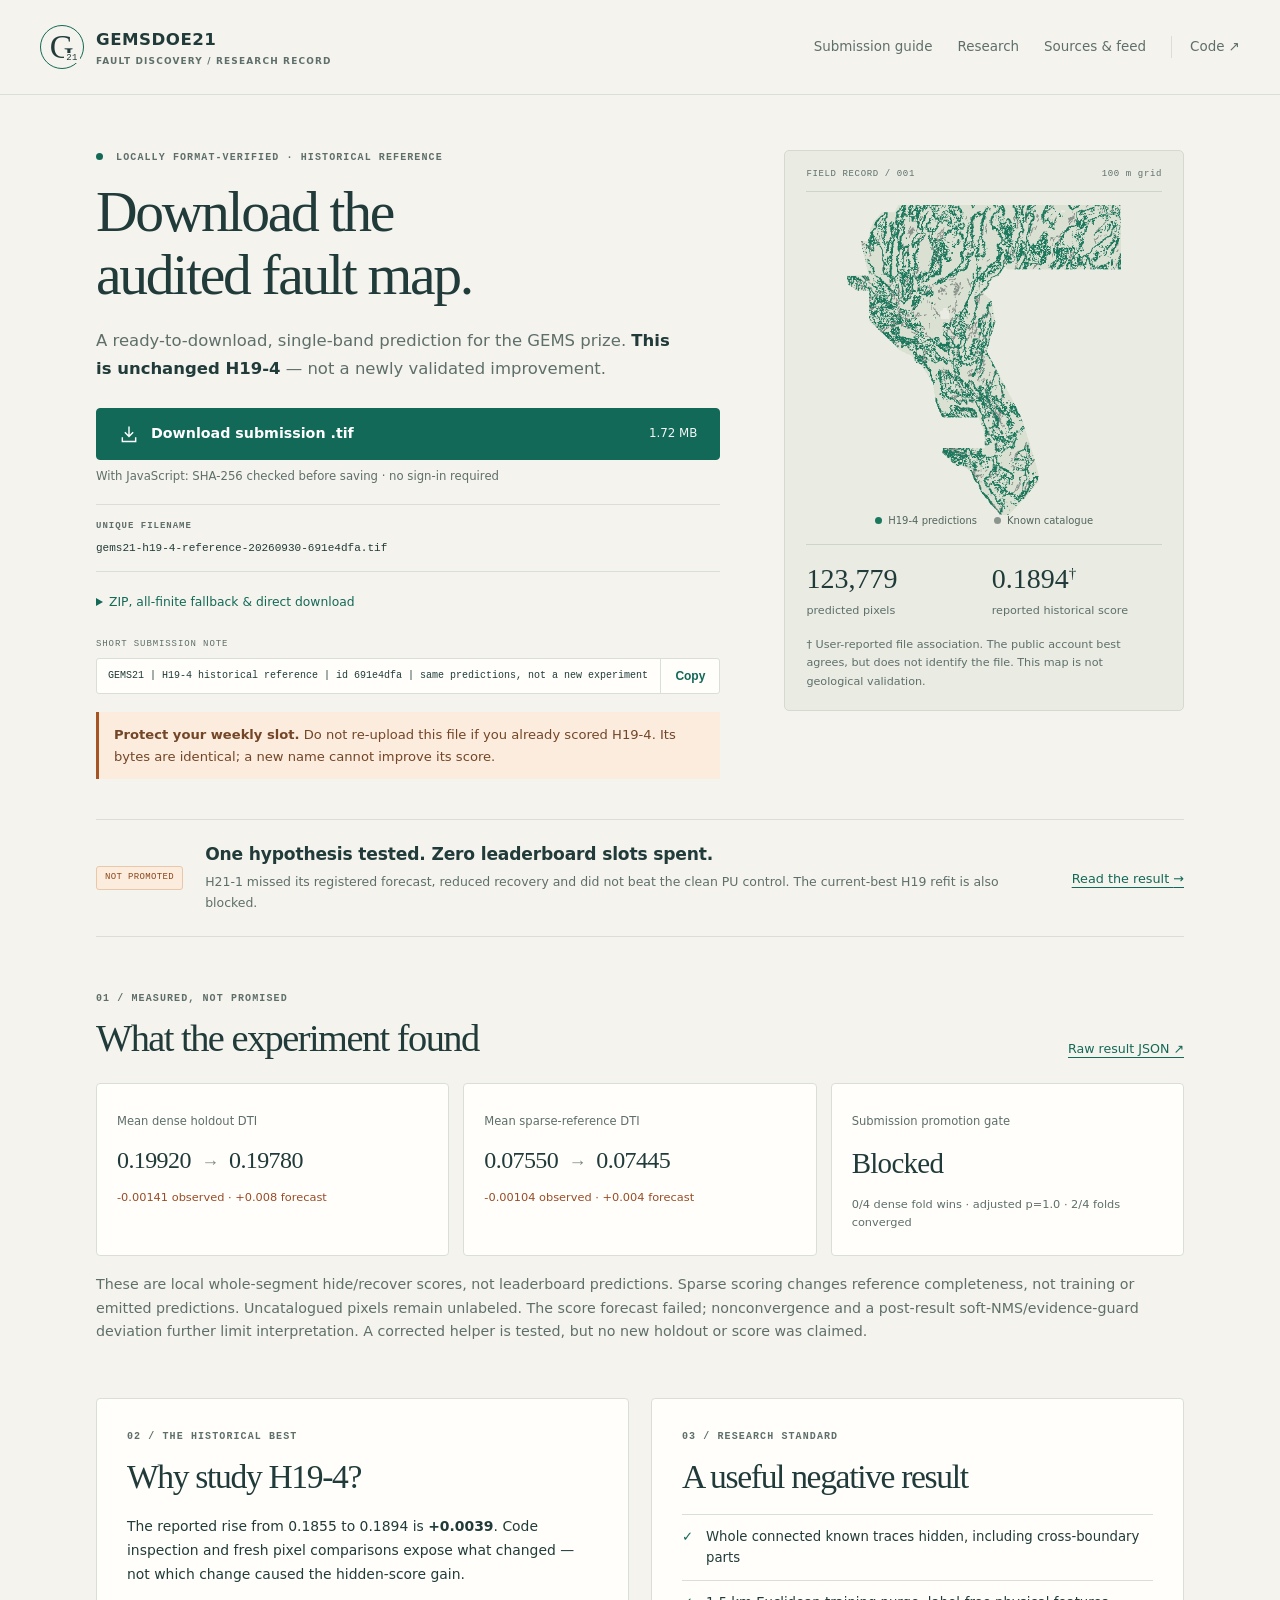
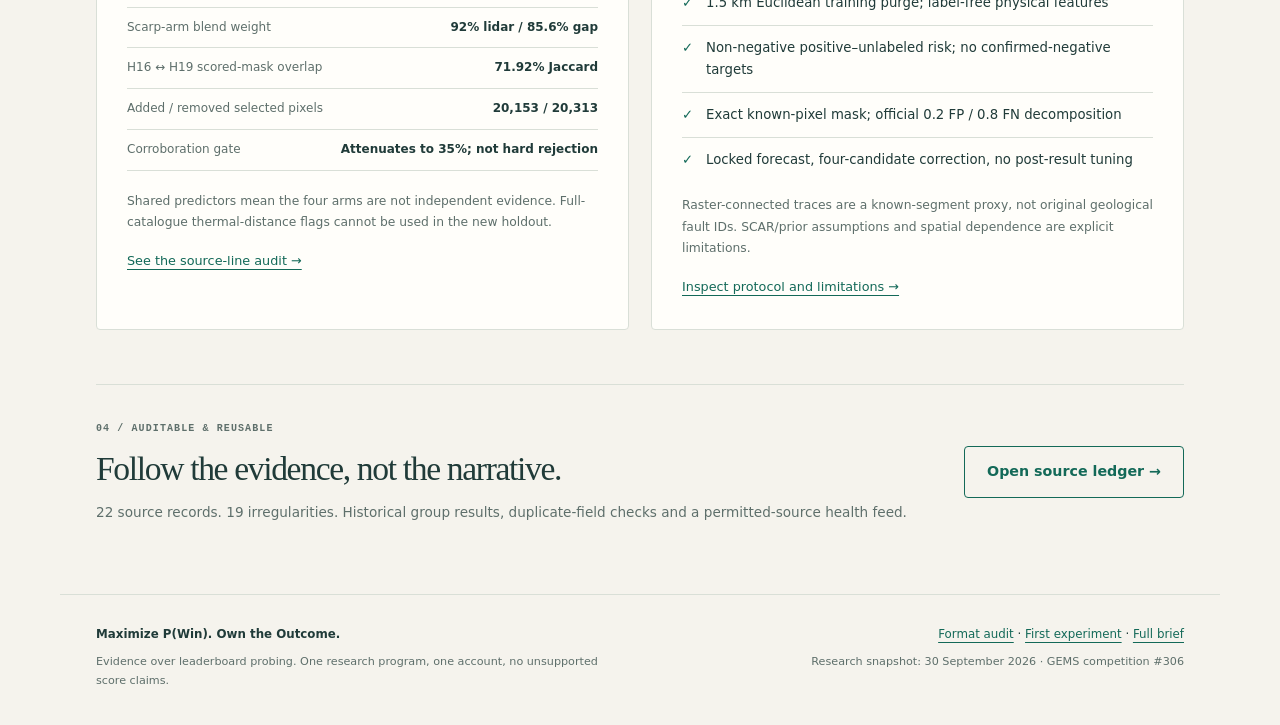
==== index.html @ f70c2b79 "Publish audited historical reference, preserve rejected experiment and add reproducible research hub" ====
<!doctype html>
<html lang="en">
<head>
  <meta charset="utf-8">
  <base href="docs/">
  <meta name="viewport" content="width=device-width, initial-scale=1">
  <meta name="description" content="Audited GEMS fault-discovery research. Download a format-verified historical GeoTIFF, inspect the registered negative result and review official sources.">
  <title>Download &amp; evidence · GEMSDOE21</title>
  <link rel="icon" href="assets/favicon.svg" type="image/svg+xml">
  <link rel="stylesheet" href="assets/site.css">
  <script defer src="assets/site.js"></script>
</head>
<body>
<a class="skip" href="#main">Skip to content</a>
<header class="masthead">
  <a class="brand" href="index.html" aria-label="GEMSDOE21 home"><span class="mark" aria-hidden="true">G<span>21</span></span><span>GEMSDOE21<small>FAULT DISCOVERY / RESEARCH RECORD</small></span></a>
  <nav aria-label="Main navigation">
    <a href="executive-summary.html" >Submission guide</a>
    <a href="research.html" >Research</a>
    <a href="sources.html" >Sources &amp; feed</a>
    <a href="https://github.com/buffedlizard55-lab/GEMSDOE21" class="code-link">Code <span aria-hidden="true">↗</span></a>
  </nav>
</header>
<main id="main" class="shell">

<section class="hero">
  <div class="download-card">
  <div class="eyebrow"><span class="dot"></span> LOCALLY FORMAT-VERIFIED · HISTORICAL REFERENCE</div>
  <h1>Download the<br>audited fault map.</h1>
  <p class="lead">A ready-to-download, single-band prediction for the GEMS prize. <strong>This is unchanged H19-4</strong> — not a newly validated improvement.</p>
  <a class="button primary" href="downloads/gems21-h19-4-reference-20260930-691e4dfa.tif" download="gems21-h19-4-reference-20260930-691e4dfa.tif" data-verified-download="gems21-h19-4-reference-20260930-691e4dfa.tif"><svg width="20" height="20" viewBox="0 0 24 24" fill="none" stroke="currentColor" stroke-width="1.7" aria-hidden="true"><path d="M12 3v12m-5-5 5 5 5-5M4 16v5h16v-5"/></svg>Download submission .tif <span>1.72 MB</span></a>
  <p class="download-status" aria-live="polite" data-download-status>With JavaScript: SHA-256 checked before saving · no sign-in required</p>
  <div class="file-label"><span class="kicker">UNIQUE FILENAME</span><code>gems21-h19-4-reference-20260930-691e4dfa.tif</code></div>
  <details class="alternatives"><summary>ZIP, all-finite fallback &amp; direct download</summary><div>
    <p>The ZIP contains exactly one TIFF. The masked-zero fallback has identical footprint predictions and all raw values in [0,1], with outside pixels marked null by an internal GDAL mask. <strong>Platform acceptance of that fallback is untested.</strong></p>
    <a class="text-download" href="downloads/gems21-h19-4-reference-20260930-691e4dfa.zip" download="gems21-h19-4-reference-20260930-691e4dfa.zip" data-verified-download="gems21-h19-4-reference-20260930-691e4dfa.zip">Zip · 0.50 MB ↓</a><a class="text-download" href="downloads/gems21-h19-4-reference-20260930-691e4dfa-masked-zero.tif" download="gems21-h19-4-reference-20260930-691e4dfa-masked-zero.tif" data-verified-download="gems21-h19-4-reference-20260930-691e4dfa-masked-zero.tif">Masked-zero fallback · 0.72 MB ↓</a>
    <a class="text-download" href="downloads/gems21-h19-4-reference-20260930-691e4dfa.tif" download="gems21-h19-4-reference-20260930-691e4dfa.tif">Direct TIFF link (without browser hash check) ↓</a>
    <p>Every published TIFF passed strict Python validation. Direct links still work without JavaScript; inspect the <a href="data/submission-validation.json">hash/format report</a> if needed.</p>
  </div></details>
  <div class="note-box"><label for="submission-note">SHORT SUBMISSION NOTE</label><div><input id="submission-note" type="text" readonly value="GEMS21 | H19-4 historical reference | id 691e4dfa | same predictions, not a new experiment"><button type="button" class="copy" data-copy="GEMS21 | H19-4 historical reference | id 691e4dfa | same predictions, not a new experiment" aria-label="Copy submission note">Copy</button></div><span class="copy-status" aria-live="polite"></span></div>
  <p class="warning"><b>Protect your weekly slot.</b> Do not re-upload this file if you already scored H19-4. Its bytes are identical; a new name cannot improve its score.</p>
</div>
  <aside class="field-panel" aria-label="Historical prediction overview">
    <div class="panel-heading"><span>FIELD RECORD / 001</span><span>100 m grid</span></div>
    <figure><img src="assets/historical-map.png" alt="Downsampled historical H19-4 predictions in green, known catalogue in gray, on the irregular study footprint. Predictions are unverified fault candidates." width="412" height="467"><figcaption><span><i class="legend green"></i>H19-4 predictions</span><span><i class="legend gray"></i>Known catalogue</span></figcaption></figure>
    <div class="field-stats"><div><b>123,779</b><span>predicted pixels</span></div><div><b>0.1894<span class="dagger">†</span></b><span>reported historical score</span></div></div>
    <p class="caption">† User-reported file association. The public account best agrees, but does not identify the file. This map is not geological validation.</p>
  </aside>
</section>
<section class="decision-bar" aria-labelledby="decision-title"><span class="tag reject">NOT PROMOTED</span><div><h2 id="decision-title">One hypothesis tested. Zero leaderboard slots spent.</h2><p>H21-1 missed its registered forecast, reduced recovery and did not beat the clean PU control. The current-best H19 refit is also blocked.</p></div><a href="research.html">Read the result <span aria-hidden="true">→</span></a></section>
<section class="section" aria-labelledby="results-title">
  <div class="section-heading"><div><span class="eyebrow">01 / MEASURED, NOT PROMISED</span><h2 id="results-title">What the experiment found</h2></div><a href="data/h21-1-results.json">Raw result JSON ↗</a></div>
  <div class="metric-grid">
    <article class="metric-card"><span>Mean dense holdout DTI</span><div>0.19920 <small>→</small> 0.19780</div><p class="negative">-0.00141 observed · +0.008 forecast</p></article>
    <article class="metric-card"><span>Mean sparse-reference DTI</span><div>0.07550 <small>→</small> 0.07445</div><p class="negative">-0.00104 observed · +0.004 forecast</p></article>
    <article class="metric-card"><span>Submission promotion gate</span><div class="word-value">Blocked</div><p>0/4 dense fold wins · adjusted p=1.0 · 2/4 folds converged</p></article>
  </div>
  <p class="caption">These are local whole-segment hide/recover scores, not leaderboard predictions. Sparse scoring changes reference completeness, not training or emitted predictions. Uncatalogued pixels remain unlabeled. The score forecast failed; nonconvergence and a post-result soft-NMS/evidence-guard deviation further limit interpretation. A corrected helper is tested, but no new holdout or score was claimed.</p>
</section>
<section class="section two-col">
  <article class="paper"><span class="eyebrow">02 / THE HISTORICAL BEST</span><h2>Why study H19-4?</h2><p>The reported rise from 0.1855 to 0.1894 is <b>+0.0039</b>. Code inspection and fresh pixel comparisons expose what changed — not which change caused the hidden-score gain.</p><dl class="facts"><div><dt>Scarp-arm blend weight</dt><dd>92% lidar / 85.6% gap</dd></div><div><dt>H16 ↔ H19 scored-mask overlap</dt><dd>71.92% Jaccard</dd></div><div><dt>Added / removed selected pixels</dt><dd>20,153 / 20,313</dd></div><div><dt>Corroboration gate</dt><dd>Attenuates to 35%; not hard rejection</dd></div></dl><p class="caption">Shared predictors mean the four arms are not independent evidence. Full-catalogue thermal-distance flags cannot be used in the new holdout.</p><a href="research.html#historical">See the source-line audit →</a></article>
  <article class="paper"><span class="eyebrow">03 / RESEARCH STANDARD</span><h2>A useful negative result</h2><ul class="check-list"><li>Whole connected known traces hidden, including cross-boundary parts</li><li>1.5 km Euclidean training purge; label-free physical features</li><li>Non-negative positive–unlabeled risk; no confirmed-negative targets</li><li>Exact known-pixel mask; official 0.2 FP / 0.8 FN decomposition</li><li>Locked forecast, four-candidate correction, no post-result tuning</li></ul><p class="caption">Raster-connected traces are a known-segment proxy, not original geological fault IDs. SCAR/prior assumptions and spatial dependence are explicit limitations.</p><a href="research.html#protocol">Inspect protocol and limitations →</a></article>
</section>
<section class="section ledger-strip"><div><span class="eyebrow">04 / AUDITABLE &amp; REUSABLE</span><h2>Follow the evidence, not the narrative.</h2><p>22 source records. 19 irregularities. Historical group results, duplicate-field checks and a permitted-source health feed.</p></div><a class="button secondary" href="sources.html">Open source ledger →</a></section>

</main>
<footer class="shell footer">
  <div><b>Maximize P(Win). Own the Outcome.</b><p>Evidence over leaderboard probing. One research program, one account, no unsupported score claims.</p></div>
  <div><a href="data/submission-validation.json">Format audit</a> · <a href="data/h21-1-results.json">First experiment</a> · <a href="https://github.com/buffedlizard55-lab/GEMSDOE21/blob/main/README.md">Full brief</a><p>Research snapshot: 30 September 2026 · GEMS competition #306</p></div>
</footer>
<script type="application/json" id="submission-manifest">{"generated_utc": "2026-09-30T23:07:20+00:00", "role": "historical reference; NOT a novel hypothesis or new score", "content_id": "691e4dfa", "source_repository": "buffedlizard55-lab/19GEMSDOE", "source_commit": "a3aca62fdb2be428f4245e22570cbc54082b2c15", "source_filename": "gems19-h19-4-multiline-corroborated-openness-thermal-pop-20260930-691e4dfa-nan.tif", "source_sha256": "89109a3bd2cd3b12e7a0f388113c519843acfc9c4f46825affefc3e63dd99b22", "byte_identical_to_h19_4": true, "score": 0.1894, "score_status": "USER-REPORTED file association; visible account best independently agrees", "note": "GEMS21 | H19-4 historical reference | id 691e4dfa | same predictions, not a new experiment", "files": [{"role": "primary", "name": "gems21-h19-4-reference-20260930-691e4dfa.tif", "href": "downloads/gems21-h19-4-reference-20260930-691e4dfa.tif", "bytes": 1716768, "sha256": "89109a3bd2cd3b12e7a0f388113c519843acfc9c4f46825affefc3e63dd99b22", "preflight": {"passed": true, "checks": {"single_band": true, "float32": true, "crs_exact": true, "shape_exact": true, "geotransform_exact": true, "no_masked_footprint_pixels": true, "footprint_finite": true, "footprint_range_0_1": true, "outside_null_or_nan": true, "all_finite_values_in_range": true, "no_infinity_anywhere": true}, "sha256": "89109a3bd2cd3b12e7a0f388113c519843acfc9c4f46825affefc3e63dd99b22", "bytes": 1716768, "shape": [3730, 3292], "crs": "EPSG:32611", "transform": [100.0, 0.0, 243350.0, 0.0, -100.0, 4508550.0], "footprint_pixels": 5167373, "outside_pixels": 7111787, "footprint_nan_inf": 0, "footprint_out_of_range": 0, "footprint_min": 0.0, "footprint_max": 1.0, "raw_all_pixels_finite": false, "positive_footprint_pixels": 123779, "validator_scope": "local official-format checks; not platform acceptance or score verification"}}, {"role": "zip", "name": "gems21-h19-4-reference-20260930-691e4dfa.zip", "href": "downloads/gems21-h19-4-reference-20260930-691e4dfa.zip", "bytes": 503887, "sha256": "0a4106d8cd4d77f9439b03b7137252798df92ef695bd9a6c6a50255a4979c9ee"}, {"role": "masked-zero fallback", "name": "gems21-h19-4-reference-20260930-691e4dfa-masked-zero.tif", "href": "downloads/gems21-h19-4-reference-20260930-691e4dfa-masked-zero.tif", "bytes": 720122, "sha256": "356f833c09900fc41f2cc75278c6c91feb398deee09acd45c55303d07cd59e3a", "preflight": {"passed": true, "checks": {"single_band": true, "float32": true, "crs_exact": true, "shape_exact": true, "geotransform_exact": true, "no_masked_footprint_pixels": true, "footprint_finite": true, "footprint_range_0_1": true, "outside_null_or_nan": true, "all_finite_values_in_range": true, "no_infinity_anywhere": true}, "sha256": "356f833c09900fc41f2cc75278c6c91feb398deee09acd45c55303d07cd59e3a", "bytes": 720122, "shape": [3730, 3292], "crs": "EPSG:32611", "transform": [100.0, 0.0, 243350.0, 0.0, -100.0, 4508550.0], "footprint_pixels": 5167373, "outside_pixels": 7111787, "footprint_nan_inf": 0, "footprint_out_of_range": 0, "footprint_min": 0.0, "footprint_max": 1.0, "raw_all_pixels_finite": true, "positive_footprint_pixels": 123779, "validator_scope": "local official-format checks; not platform acceptance or score verification"}}], "template_mask_sha256": "c467bbdff23d2585b4e444cb239bbd45bc6d6372cff713aa8f7670ec86908697", "prediction_inside_footprint_equal_across_variants": true, "known_pixels_predicted": 0, "new_submission_recommended": false, "warning": "Do not spend a slot re-uploading an existing scored field. A filename change cannot improve DTI.", "fallback_caveat": "All raw values finite [0,1]; outside marked null using internal GDAL mask. Platform acceptance untested."}</script>
</body>
</html>
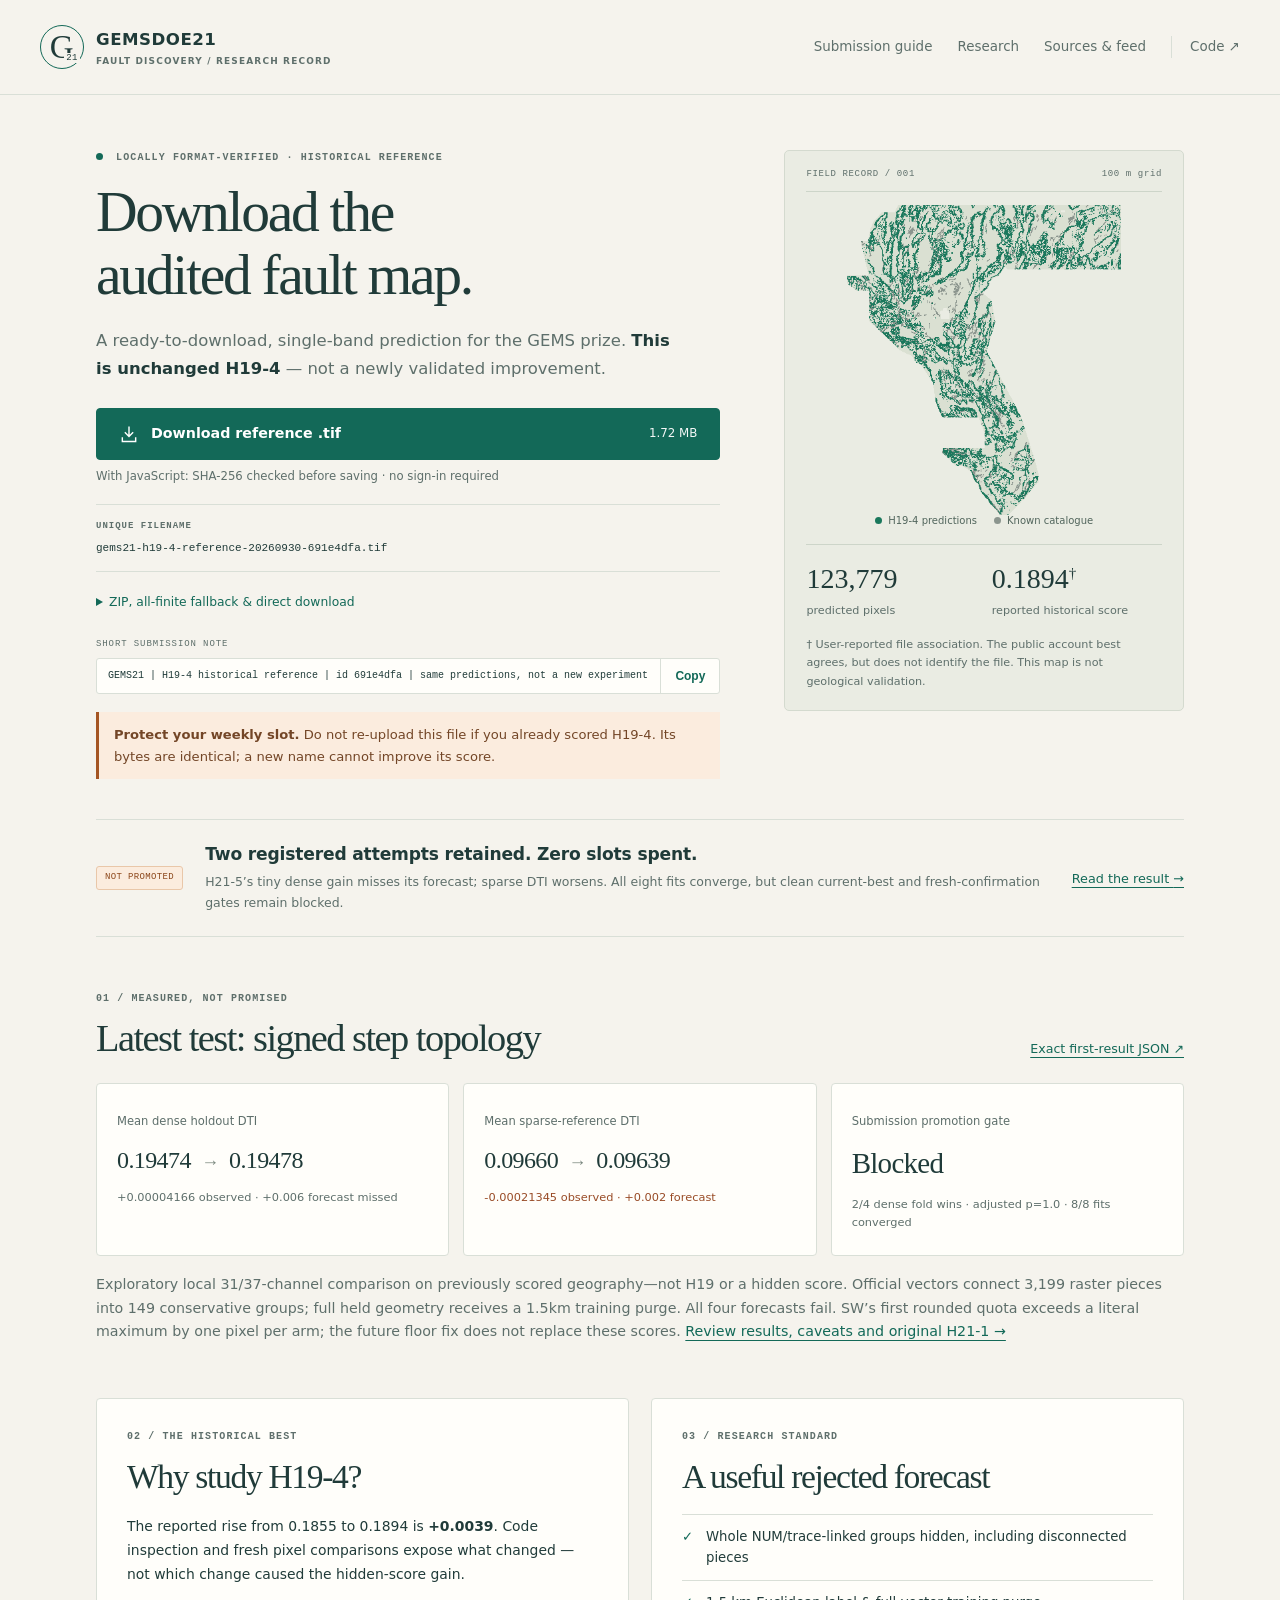
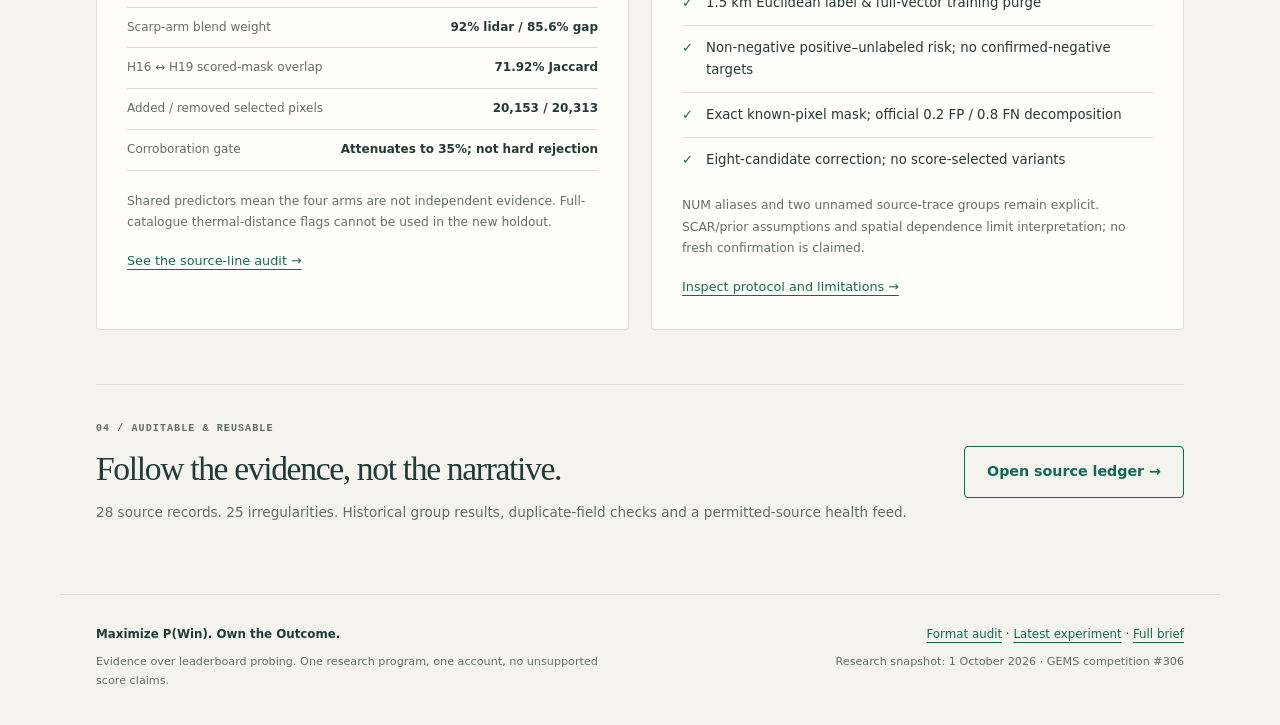
==== commit 9d43aa87: "Preserve rejected H21-5 first result, audited knowledge and three-pass research site; publication au" ====
--- a/index.html
+++ b/index.html
@@ -4,7 +4,7 @@
   <meta charset="utf-8">
   <base href="docs/">
   <meta name="viewport" content="width=device-width, initial-scale=1">
-  <meta name="description" content="Audited GEMS fault-discovery research. Download a format-verified historical GeoTIFF, inspect the registered negative result and review official sources.">
+  <meta name="description" content="Audited GEMS fault-discovery research. Download a format-verified historical GeoTIFF, inspect the preserved registered experiments and review official sources.">
   <title>Download &amp; evidence · GEMSDOE21</title>
   <link rel="icon" href="assets/favicon.svg" type="image/svg+xml">
   <link rel="stylesheet" href="assets/site.css">
@@ -28,7 +28,7 @@
   <div class="eyebrow"><span class="dot"></span> LOCALLY FORMAT-VERIFIED · HISTORICAL REFERENCE</div>
   <h1>Download the<br>audited fault map.</h1>
   <p class="lead">A ready-to-download, single-band prediction for the GEMS prize. <strong>This is unchanged H19-4</strong> — not a newly validated improvement.</p>
-  <a class="button primary" href="downloads/gems21-h19-4-reference-20260930-691e4dfa.tif" download="gems21-h19-4-reference-20260930-691e4dfa.tif" data-verified-download="gems21-h19-4-reference-20260930-691e4dfa.tif"><svg width="20" height="20" viewBox="0 0 24 24" fill="none" stroke="currentColor" stroke-width="1.7" aria-hidden="true"><path d="M12 3v12m-5-5 5 5 5-5M4 16v5h16v-5"/></svg>Download submission .tif <span>1.72 MB</span></a>
+  <a class="button primary" href="downloads/gems21-h19-4-reference-20260930-691e4dfa.tif" download="gems21-h19-4-reference-20260930-691e4dfa.tif" data-verified-download="gems21-h19-4-reference-20260930-691e4dfa.tif"><svg width="20" height="20" viewBox="0 0 24 24" fill="none" stroke="currentColor" stroke-width="1.7" aria-hidden="true"><path d="M12 3v12m-5-5 5 5 5-5M4 16v5h16v-5"/></svg>Download reference .tif <span>1.72 MB</span></a>
   <p class="download-status" aria-live="polite" data-download-status>With JavaScript: SHA-256 checked before saving · no sign-in required</p>
   <div class="file-label"><span class="kicker">UNIQUE FILENAME</span><code>gems21-h19-4-reference-20260930-691e4dfa.tif</code></div>
   <details class="alternatives"><summary>ZIP, all-finite fallback &amp; direct download</summary><div>
@@ -47,26 +47,26 @@
     <p class="caption">† User-reported file association. The public account best agrees, but does not identify the file. This map is not geological validation.</p>
   </aside>
 </section>
-<section class="decision-bar" aria-labelledby="decision-title"><span class="tag reject">NOT PROMOTED</span><div><h2 id="decision-title">One hypothesis tested. Zero leaderboard slots spent.</h2><p>H21-1 missed its registered forecast, reduced recovery and did not beat the clean PU control. The current-best H19 refit is also blocked.</p></div><a href="research.html">Read the result <span aria-hidden="true">→</span></a></section>
+<section class="decision-bar" aria-labelledby="decision-title"><span class="tag reject">NOT PROMOTED</span><div><h2 id="decision-title">Two registered attempts retained. Zero slots spent.</h2><p>H21-5’s tiny dense gain misses its forecast; sparse DTI worsens. All eight fits converge, but clean current-best and fresh-confirmation gates remain blocked.</p></div><a href="research.html">Read the result <span aria-hidden="true">→</span></a></section>
 <section class="section" aria-labelledby="results-title">
-  <div class="section-heading"><div><span class="eyebrow">01 / MEASURED, NOT PROMISED</span><h2 id="results-title">What the experiment found</h2></div><a href="data/h21-1-results.json">Raw result JSON ↗</a></div>
+  <div class="section-heading"><div><span class="eyebrow">01 / MEASURED, NOT PROMISED</span><h2 id="results-title">Latest test: signed step topology</h2></div><a href="data/h21-5-results.json">Exact first-result JSON ↗</a></div>
   <div class="metric-grid">
-    <article class="metric-card"><span>Mean dense holdout DTI</span><div>0.19920 <small>→</small> 0.19780</div><p class="negative">-0.00141 observed · +0.008 forecast</p></article>
-    <article class="metric-card"><span>Mean sparse-reference DTI</span><div>0.07550 <small>→</small> 0.07445</div><p class="negative">-0.00104 observed · +0.004 forecast</p></article>
-    <article class="metric-card"><span>Submission promotion gate</span><div class="word-value">Blocked</div><p>0/4 dense fold wins · adjusted p=1.0 · 2/4 folds converged</p></article>
+    <article class="metric-card"><span>Mean dense holdout DTI</span><div>0.19474 <small>→</small> 0.19478</div><p>+0.00004166 observed · +0.006 forecast missed</p></article>
+    <article class="metric-card"><span>Mean sparse-reference DTI</span><div>0.09660 <small>→</small> 0.09639</div><p class="negative">-0.00021345 observed · +0.002 forecast</p></article>
+    <article class="metric-card"><span>Submission promotion gate</span><div class="word-value">Blocked</div><p>2/4 dense fold wins · adjusted p=1.0 · 8/8 fits converged</p></article>
   </div>
-  <p class="caption">These are local whole-segment hide/recover scores, not leaderboard predictions. Sparse scoring changes reference completeness, not training or emitted predictions. Uncatalogued pixels remain unlabeled. The score forecast failed; nonconvergence and a post-result soft-NMS/evidence-guard deviation further limit interpretation. A corrected helper is tested, but no new holdout or score was claimed.</p>
+  <p class="caption">Exploratory local 31/37-channel comparison on previously scored geography—not H19 or a hidden score. Official vectors connect 3,199 raster pieces into 149 conservative groups; full held geometry receives a 1.5km training purge. All four forecasts fail. SW’s first rounded quota exceeds a literal maximum by one pixel per arm; the future floor fix does not replace these scores. <a href="research.html#session-2">Review results, caveats and original H21-1 →</a></p>
 </section>
 <section class="section two-col">
   <article class="paper"><span class="eyebrow">02 / THE HISTORICAL BEST</span><h2>Why study H19-4?</h2><p>The reported rise from 0.1855 to 0.1894 is <b>+0.0039</b>. Code inspection and fresh pixel comparisons expose what changed — not which change caused the hidden-score gain.</p><dl class="facts"><div><dt>Scarp-arm blend weight</dt><dd>92% lidar / 85.6% gap</dd></div><div><dt>H16 ↔ H19 scored-mask overlap</dt><dd>71.92% Jaccard</dd></div><div><dt>Added / removed selected pixels</dt><dd>20,153 / 20,313</dd></div><div><dt>Corroboration gate</dt><dd>Attenuates to 35%; not hard rejection</dd></div></dl><p class="caption">Shared predictors mean the four arms are not independent evidence. Full-catalogue thermal-distance flags cannot be used in the new holdout.</p><a href="research.html#historical">See the source-line audit →</a></article>
-  <article class="paper"><span class="eyebrow">03 / RESEARCH STANDARD</span><h2>A useful negative result</h2><ul class="check-list"><li>Whole connected known traces hidden, including cross-boundary parts</li><li>1.5 km Euclidean training purge; label-free physical features</li><li>Non-negative positive–unlabeled risk; no confirmed-negative targets</li><li>Exact known-pixel mask; official 0.2 FP / 0.8 FN decomposition</li><li>Locked forecast, four-candidate correction, no post-result tuning</li></ul><p class="caption">Raster-connected traces are a known-segment proxy, not original geological fault IDs. SCAR/prior assumptions and spatial dependence are explicit limitations.</p><a href="research.html#protocol">Inspect protocol and limitations →</a></article>
+  <article class="paper"><span class="eyebrow">03 / RESEARCH STANDARD</span><h2>A useful rejected forecast</h2><ul class="check-list"><li>Whole NUM/trace-linked groups hidden, including disconnected pieces</li><li>1.5 km Euclidean label &amp; full-vector training purge</li><li>Non-negative positive–unlabeled risk; no confirmed-negative targets</li><li>Exact known-pixel mask; official 0.2 FP / 0.8 FN decomposition</li><li>Eight-candidate correction; no score-selected variants</li></ul><p class="caption">NUM aliases and two unnamed source-trace groups remain explicit. SCAR/prior assumptions and spatial dependence limit interpretation; no fresh confirmation is claimed.</p><a href="research.html#s2-protocol">Inspect protocol and limitations →</a></article>
 </section>
-<section class="section ledger-strip"><div><span class="eyebrow">04 / AUDITABLE &amp; REUSABLE</span><h2>Follow the evidence, not the narrative.</h2><p>22 source records. 19 irregularities. Historical group results, duplicate-field checks and a permitted-source health feed.</p></div><a class="button secondary" href="sources.html">Open source ledger →</a></section>
+<section class="section ledger-strip"><div><span class="eyebrow">04 / AUDITABLE &amp; REUSABLE</span><h2>Follow the evidence, not the narrative.</h2><p>28 source records. 25 irregularities. Historical group results, duplicate-field checks and a permitted-source health feed.</p></div><a class="button secondary" href="sources.html">Open source ledger →</a></section>
 
 </main>
 <footer class="shell footer">
   <div><b>Maximize P(Win). Own the Outcome.</b><p>Evidence over leaderboard probing. One research program, one account, no unsupported score claims.</p></div>
-  <div><a href="data/submission-validation.json">Format audit</a> · <a href="data/h21-1-results.json">First experiment</a> · <a href="https://github.com/buffedlizard55-lab/GEMSDOE21/blob/main/README.md">Full brief</a><p>Research snapshot: 30 September 2026 · GEMS competition #306</p></div>
+  <div><a href="data/submission-validation.json">Format audit</a> · <a href="data/h21-5-results.json">Latest experiment</a> · <a href="https://github.com/buffedlizard55-lab/GEMSDOE21/blob/main/README.md">Full brief</a><p>Research snapshot: 1 October 2026 · GEMS competition #306</p></div>
 </footer>
 <script type="application/json" id="submission-manifest">{"generated_utc": "2026-09-30T23:07:20+00:00", "role": "historical reference; NOT a novel hypothesis or new score", "content_id": "691e4dfa", "source_repository": "buffedlizard55-lab/19GEMSDOE", "source_commit": "a3aca62fdb2be428f4245e22570cbc54082b2c15", "source_filename": "gems19-h19-4-multiline-corroborated-openness-thermal-pop-20260930-691e4dfa-nan.tif", "source_sha256": "89109a3bd2cd3b12e7a0f388113c519843acfc9c4f46825affefc3e63dd99b22", "byte_identical_to_h19_4": true, "score": 0.1894, "score_status": "USER-REPORTED file association; visible account best independently agrees", "note": "GEMS21 | H19-4 historical reference | id 691e4dfa | same predictions, not a new experiment", "files": [{"role": "primary", "name": "gems21-h19-4-reference-20260930-691e4dfa.tif", "href": "downloads/gems21-h19-4-reference-20260930-691e4dfa.tif", "bytes": 1716768, "sha256": "89109a3bd2cd3b12e7a0f388113c519843acfc9c4f46825affefc3e63dd99b22", "preflight": {"passed": true, "checks": {"single_band": true, "float32": true, "crs_exact": true, "shape_exact": true, "geotransform_exact": true, "no_masked_footprint_pixels": true, "footprint_finite": true, "footprint_range_0_1": true, "outside_null_or_nan": true, "all_finite_values_in_range": true, "no_infinity_anywhere": true}, "sha256": "89109a3bd2cd3b12e7a0f388113c519843acfc9c4f46825affefc3e63dd99b22", "bytes": 1716768, "shape": [3730, 3292], "crs": "EPSG:32611", "transform": [100.0, 0.0, 243350.0, 0.0, -100.0, 4508550.0], "footprint_pixels": 5167373, "outside_pixels": 7111787, "footprint_nan_inf": 0, "footprint_out_of_range": 0, "footprint_min": 0.0, "footprint_max": 1.0, "raw_all_pixels_finite": false, "positive_footprint_pixels": 123779, "validator_scope": "local official-format checks; not platform acceptance or score verification"}}, {"role": "zip", "name": "gems21-h19-4-reference-20260930-691e4dfa.zip", "href": "downloads/gems21-h19-4-reference-20260930-691e4dfa.zip", "bytes": 503887, "sha256": "0a4106d8cd4d77f9439b03b7137252798df92ef695bd9a6c6a50255a4979c9ee"}, {"role": "masked-zero fallback", "name": "gems21-h19-4-reference-20260930-691e4dfa-masked-zero.tif", "href": "downloads/gems21-h19-4-reference-20260930-691e4dfa-masked-zero.tif", "bytes": 720122, "sha256": "356f833c09900fc41f2cc75278c6c91feb398deee09acd45c55303d07cd59e3a", "preflight": {"passed": true, "checks": {"single_band": true, "float32": true, "crs_exact": true, "shape_exact": true, "geotransform_exact": true, "no_masked_footprint_pixels": true, "footprint_finite": true, "footprint_range_0_1": true, "outside_null_or_nan": true, "all_finite_values_in_range": true, "no_infinity_anywhere": true}, "sha256": "356f833c09900fc41f2cc75278c6c91feb398deee09acd45c55303d07cd59e3a", "bytes": 720122, "shape": [3730, 3292], "crs": "EPSG:32611", "transform": [100.0, 0.0, 243350.0, 0.0, -100.0, 4508550.0], "footprint_pixels": 5167373, "outside_pixels": 7111787, "footprint_nan_inf": 0, "footprint_out_of_range": 0, "footprint_min": 0.0, "footprint_max": 1.0, "raw_all_pixels_finite": true, "positive_footprint_pixels": 123779, "validator_scope": "local official-format checks; not platform acceptance or score verification"}}], "template_mask_sha256": "c467bbdff23d2585b4e444cb239bbd45bc6d6372cff713aa8f7670ec86908697", "prediction_inside_footprint_equal_across_variants": true, "known_pixels_predicted": 0, "new_submission_recommended": false, "warning": "Do not spend a slot re-uploading an existing scored field. A filename change cannot improve DTI.", "fallback_caveat": "All raw values finite [0,1]; outside marked null using internal GDAL mask. Platform acceptance untested."}</script>
 </body>
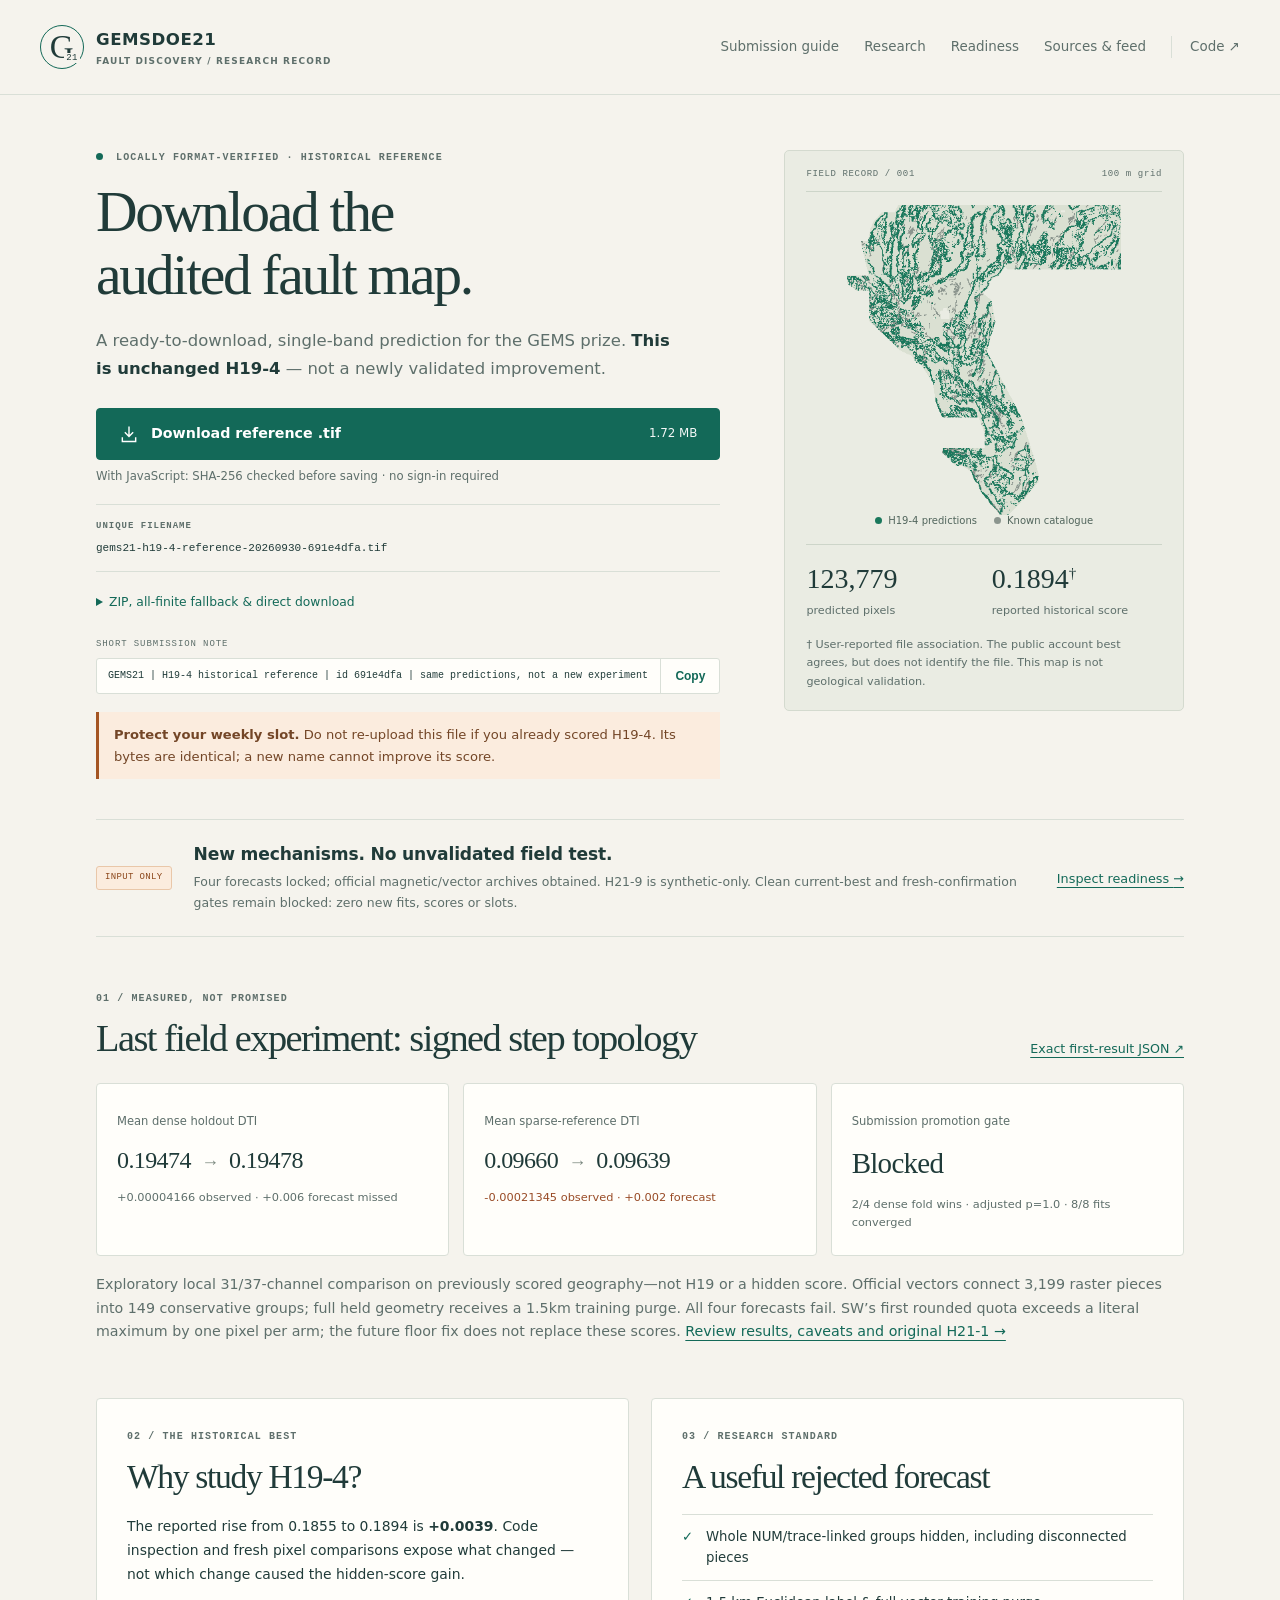
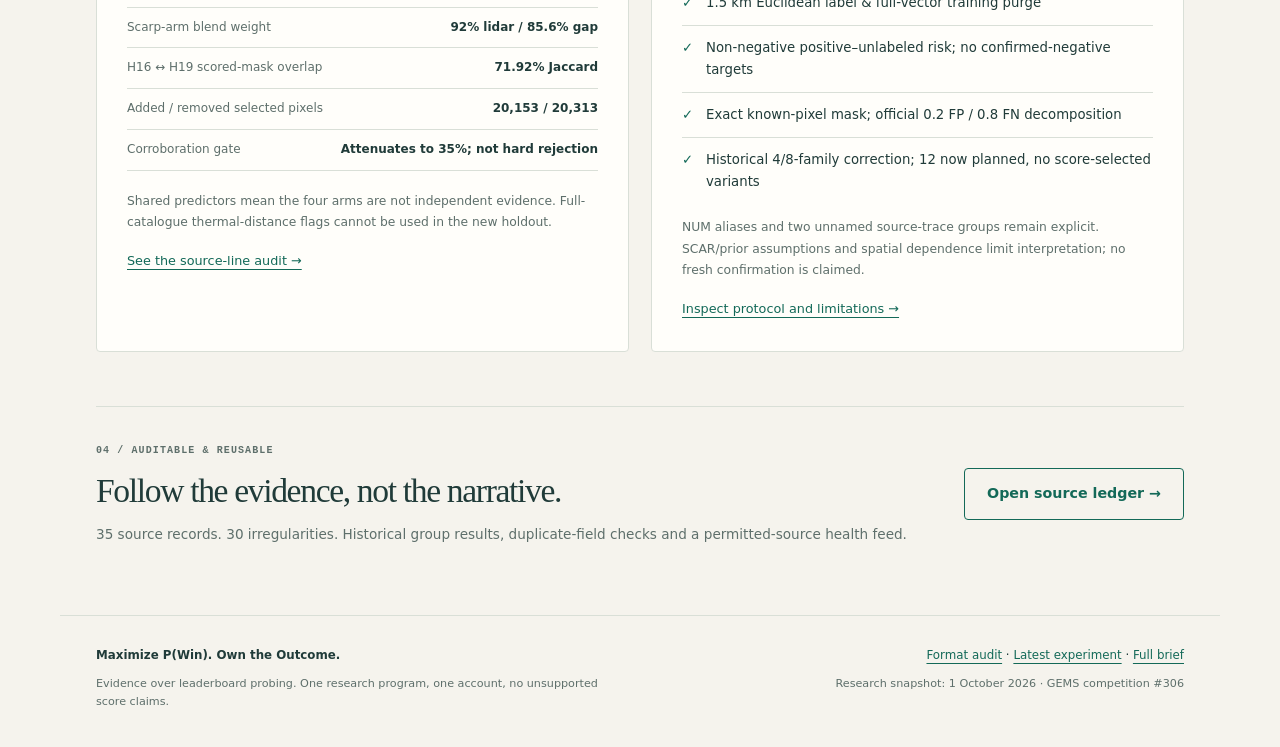
==== commit 5496e731: "feat: finalize bound S3 readiness and hardened historical delivery Co-authored-by: arena-agent <2970" ====
--- a/index.html
+++ b/index.html
@@ -17,6 +17,7 @@
   <nav aria-label="Main navigation">
     <a href="executive-summary.html" >Submission guide</a>
     <a href="research.html" >Research</a>
+    <a href="readiness.html" >Readiness</a>
     <a href="sources.html" >Sources &amp; feed</a>
     <a href="https://github.com/buffedlizard55-lab/GEMSDOE21" class="code-link">Code <span aria-hidden="true">↗</span></a>
   </nav>
@@ -47,9 +48,9 @@
     <p class="caption">† User-reported file association. The public account best agrees, but does not identify the file. This map is not geological validation.</p>
   </aside>
 </section>
-<section class="decision-bar" aria-labelledby="decision-title"><span class="tag reject">NOT PROMOTED</span><div><h2 id="decision-title">Two registered attempts retained. Zero slots spent.</h2><p>H21-5’s tiny dense gain misses its forecast; sparse DTI worsens. All eight fits converge, but clean current-best and fresh-confirmation gates remain blocked.</p></div><a href="research.html">Read the result <span aria-hidden="true">→</span></a></section>
+<section class="decision-bar" aria-labelledby="decision-title"><span class="tag reject">INPUT ONLY</span><div><h2 id="decision-title">New mechanisms. No unvalidated field test.</h2><p>Four forecasts locked; official magnetic/vector archives obtained. H21-9 is synthetic-only. Clean current-best and fresh-confirmation gates remain blocked: zero new fits, scores or slots.</p></div><a href="readiness.html">Inspect readiness <span aria-hidden="true">→</span></a></section>
 <section class="section" aria-labelledby="results-title">
-  <div class="section-heading"><div><span class="eyebrow">01 / MEASURED, NOT PROMISED</span><h2 id="results-title">Latest test: signed step topology</h2></div><a href="data/h21-5-results.json">Exact first-result JSON ↗</a></div>
+  <div class="section-heading"><div><span class="eyebrow">01 / MEASURED, NOT PROMISED</span><h2 id="results-title">Last field experiment: signed step topology</h2></div><a href="data/h21-5-results.json">Exact first-result JSON ↗</a></div>
   <div class="metric-grid">
     <article class="metric-card"><span>Mean dense holdout DTI</span><div>0.19474 <small>→</small> 0.19478</div><p>+0.00004166 observed · +0.006 forecast missed</p></article>
     <article class="metric-card"><span>Mean sparse-reference DTI</span><div>0.09660 <small>→</small> 0.09639</div><p class="negative">-0.00021345 observed · +0.002 forecast</p></article>
@@ -59,15 +60,15 @@
 </section>
 <section class="section two-col">
   <article class="paper"><span class="eyebrow">02 / THE HISTORICAL BEST</span><h2>Why study H19-4?</h2><p>The reported rise from 0.1855 to 0.1894 is <b>+0.0039</b>. Code inspection and fresh pixel comparisons expose what changed — not which change caused the hidden-score gain.</p><dl class="facts"><div><dt>Scarp-arm blend weight</dt><dd>92% lidar / 85.6% gap</dd></div><div><dt>H16 ↔ H19 scored-mask overlap</dt><dd>71.92% Jaccard</dd></div><div><dt>Added / removed selected pixels</dt><dd>20,153 / 20,313</dd></div><div><dt>Corroboration gate</dt><dd>Attenuates to 35%; not hard rejection</dd></div></dl><p class="caption">Shared predictors mean the four arms are not independent evidence. Full-catalogue thermal-distance flags cannot be used in the new holdout.</p><a href="research.html#historical">See the source-line audit →</a></article>
-  <article class="paper"><span class="eyebrow">03 / RESEARCH STANDARD</span><h2>A useful rejected forecast</h2><ul class="check-list"><li>Whole NUM/trace-linked groups hidden, including disconnected pieces</li><li>1.5 km Euclidean label &amp; full-vector training purge</li><li>Non-negative positive–unlabeled risk; no confirmed-negative targets</li><li>Exact known-pixel mask; official 0.2 FP / 0.8 FN decomposition</li><li>Eight-candidate correction; no score-selected variants</li></ul><p class="caption">NUM aliases and two unnamed source-trace groups remain explicit. SCAR/prior assumptions and spatial dependence limit interpretation; no fresh confirmation is claimed.</p><a href="research.html#s2-protocol">Inspect protocol and limitations →</a></article>
+  <article class="paper"><span class="eyebrow">03 / RESEARCH STANDARD</span><h2>A useful rejected forecast</h2><ul class="check-list"><li>Whole NUM/trace-linked groups hidden, including disconnected pieces</li><li>1.5 km Euclidean label &amp; full-vector training purge</li><li>Non-negative positive–unlabeled risk; no confirmed-negative targets</li><li>Exact known-pixel mask; official 0.2 FP / 0.8 FN decomposition</li><li>Historical 4/8-family correction; 12 now planned, no score-selected variants</li></ul><p class="caption">NUM aliases and two unnamed source-trace groups remain explicit. SCAR/prior assumptions and spatial dependence limit interpretation; no fresh confirmation is claimed.</p><a href="research.html#s2-protocol">Inspect protocol and limitations →</a></article>
 </section>
-<section class="section ledger-strip"><div><span class="eyebrow">04 / AUDITABLE &amp; REUSABLE</span><h2>Follow the evidence, not the narrative.</h2><p>28 source records. 25 irregularities. Historical group results, duplicate-field checks and a permitted-source health feed.</p></div><a class="button secondary" href="sources.html">Open source ledger →</a></section>
+<section class="section ledger-strip"><div><span class="eyebrow">04 / AUDITABLE &amp; REUSABLE</span><h2>Follow the evidence, not the narrative.</h2><p>35 source records. 30 irregularities. Historical group results, duplicate-field checks and a permitted-source health feed.</p></div><a class="button secondary" href="sources.html">Open source ledger →</a></section>
 
 </main>
 <footer class="shell footer">
   <div><b>Maximize P(Win). Own the Outcome.</b><p>Evidence over leaderboard probing. One research program, one account, no unsupported score claims.</p></div>
   <div><a href="data/submission-validation.json">Format audit</a> · <a href="data/h21-5-results.json">Latest experiment</a> · <a href="https://github.com/buffedlizard55-lab/GEMSDOE21/blob/main/README.md">Full brief</a><p>Research snapshot: 1 October 2026 · GEMS competition #306</p></div>
 </footer>
-<script type="application/json" id="submission-manifest">{"generated_utc": "2026-09-30T23:07:20+00:00", "role": "historical reference; NOT a novel hypothesis or new score", "content_id": "691e4dfa", "source_repository": "buffedlizard55-lab/19GEMSDOE", "source_commit": "a3aca62fdb2be428f4245e22570cbc54082b2c15", "source_filename": "gems19-h19-4-multiline-corroborated-openness-thermal-pop-20260930-691e4dfa-nan.tif", "source_sha256": "89109a3bd2cd3b12e7a0f388113c519843acfc9c4f46825affefc3e63dd99b22", "byte_identical_to_h19_4": true, "score": 0.1894, "score_status": "USER-REPORTED file association; visible account best independently agrees", "note": "GEMS21 | H19-4 historical reference | id 691e4dfa | same predictions, not a new experiment", "files": [{"role": "primary", "name": "gems21-h19-4-reference-20260930-691e4dfa.tif", "href": "downloads/gems21-h19-4-reference-20260930-691e4dfa.tif", "bytes": 1716768, "sha256": "89109a3bd2cd3b12e7a0f388113c519843acfc9c4f46825affefc3e63dd99b22", "preflight": {"passed": true, "checks": {"single_band": true, "float32": true, "crs_exact": true, "shape_exact": true, "geotransform_exact": true, "no_masked_footprint_pixels": true, "footprint_finite": true, "footprint_range_0_1": true, "outside_null_or_nan": true, "all_finite_values_in_range": true, "no_infinity_anywhere": true}, "sha256": "89109a3bd2cd3b12e7a0f388113c519843acfc9c4f46825affefc3e63dd99b22", "bytes": 1716768, "shape": [3730, 3292], "crs": "EPSG:32611", "transform": [100.0, 0.0, 243350.0, 0.0, -100.0, 4508550.0], "footprint_pixels": 5167373, "outside_pixels": 7111787, "footprint_nan_inf": 0, "footprint_out_of_range": 0, "footprint_min": 0.0, "footprint_max": 1.0, "raw_all_pixels_finite": false, "positive_footprint_pixels": 123779, "validator_scope": "local official-format checks; not platform acceptance or score verification"}}, {"role": "zip", "name": "gems21-h19-4-reference-20260930-691e4dfa.zip", "href": "downloads/gems21-h19-4-reference-20260930-691e4dfa.zip", "bytes": 503887, "sha256": "0a4106d8cd4d77f9439b03b7137252798df92ef695bd9a6c6a50255a4979c9ee"}, {"role": "masked-zero fallback", "name": "gems21-h19-4-reference-20260930-691e4dfa-masked-zero.tif", "href": "downloads/gems21-h19-4-reference-20260930-691e4dfa-masked-zero.tif", "bytes": 720122, "sha256": "356f833c09900fc41f2cc75278c6c91feb398deee09acd45c55303d07cd59e3a", "preflight": {"passed": true, "checks": {"single_band": true, "float32": true, "crs_exact": true, "shape_exact": true, "geotransform_exact": true, "no_masked_footprint_pixels": true, "footprint_finite": true, "footprint_range_0_1": true, "outside_null_or_nan": true, "all_finite_values_in_range": true, "no_infinity_anywhere": true}, "sha256": "356f833c09900fc41f2cc75278c6c91feb398deee09acd45c55303d07cd59e3a", "bytes": 720122, "shape": [3730, 3292], "crs": "EPSG:32611", "transform": [100.0, 0.0, 243350.0, 0.0, -100.0, 4508550.0], "footprint_pixels": 5167373, "outside_pixels": 7111787, "footprint_nan_inf": 0, "footprint_out_of_range": 0, "footprint_min": 0.0, "footprint_max": 1.0, "raw_all_pixels_finite": true, "positive_footprint_pixels": 123779, "validator_scope": "local official-format checks; not platform acceptance or score verification"}}], "template_mask_sha256": "c467bbdff23d2585b4e444cb239bbd45bc6d6372cff713aa8f7670ec86908697", "prediction_inside_footprint_equal_across_variants": true, "known_pixels_predicted": 0, "new_submission_recommended": false, "warning": "Do not spend a slot re-uploading an existing scored field. A filename change cannot improve DTI.", "fallback_caveat": "All raw values finite [0,1]; outside marked null using internal GDAL mask. Platform acceptance untested."}</script>
+<script type="application/json" id="submission-manifest">{"generated_utc": "2026-10-01T04:04:39+00:00", "role": "historical reference; NOT a novel hypothesis or new score", "content_id": "691e4dfa", "source_repository": "buffedlizard55-lab/19GEMSDOE", "source_commit": "a3aca62fdb2be428f4245e22570cbc54082b2c15", "source_filename": "gems19-h19-4-multiline-corroborated-openness-thermal-pop-20260930-691e4dfa-nan.tif", "source_sha256": "89109a3bd2cd3b12e7a0f388113c519843acfc9c4f46825affefc3e63dd99b22", "byte_identical_to_h19_4": true, "score": 0.1894, "score_status": "USER-REPORTED file association; visible account best independently agrees", "note": "GEMS21 | H19-4 historical reference | id 691e4dfa | same predictions, not a new experiment", "files": [{"role": "primary", "name": "gems21-h19-4-reference-20260930-691e4dfa.tif", "href": "downloads/gems21-h19-4-reference-20260930-691e4dfa.tif", "bytes": 1716768, "sha256": "89109a3bd2cd3b12e7a0f388113c519843acfc9c4f46825affefc3e63dd99b22", "preflight": {"passed": true, "checks": {"template_single_float32_band": true, "template_epsg32611": true, "template_north_up_100m": true, "template_nonempty_footprint": true, "single_band": true, "float32": true, "crs_exact": true, "shape_exact": true, "geotransform_exact": true, "no_masked_footprint_pixels": true, "footprint_finite": true, "footprint_range_0_1": true, "outside_null_or_nan": true, "all_finite_values_in_range": true, "no_infinity_anywhere": true}, "sha256": "89109a3bd2cd3b12e7a0f388113c519843acfc9c4f46825affefc3e63dd99b22", "bytes": 1716768, "shape": [3730, 3292], "crs": "EPSG:32611", "transform": [100.0, 0.0, 243350.0, 0.0, -100.0, 4508550.0], "footprint_pixels": 5167373, "outside_pixels": 7111787, "footprint_nan_inf": 0, "footprint_out_of_range": 0, "footprint_min": 0.0, "footprint_max": 1.0, "raw_all_pixels_finite": false, "positive_footprint_pixels": 123779, "validator_scope": "local official-format checks; not platform acceptance or score verification"}}, {"role": "zip", "name": "gems21-h19-4-reference-20260930-691e4dfa.zip", "href": "downloads/gems21-h19-4-reference-20260930-691e4dfa.zip", "bytes": 503887, "sha256": "0a4106d8cd4d77f9439b03b7137252798df92ef695bd9a6c6a50255a4979c9ee"}, {"role": "masked-zero fallback", "name": "gems21-h19-4-reference-20260930-691e4dfa-masked-zero.tif", "href": "downloads/gems21-h19-4-reference-20260930-691e4dfa-masked-zero.tif", "bytes": 720122, "sha256": "356f833c09900fc41f2cc75278c6c91feb398deee09acd45c55303d07cd59e3a", "preflight": {"passed": true, "checks": {"template_single_float32_band": true, "template_epsg32611": true, "template_north_up_100m": true, "template_nonempty_footprint": true, "single_band": true, "float32": true, "crs_exact": true, "shape_exact": true, "geotransform_exact": true, "no_masked_footprint_pixels": true, "footprint_finite": true, "footprint_range_0_1": true, "outside_null_or_nan": true, "all_finite_values_in_range": true, "no_infinity_anywhere": true}, "sha256": "356f833c09900fc41f2cc75278c6c91feb398deee09acd45c55303d07cd59e3a", "bytes": 720122, "shape": [3730, 3292], "crs": "EPSG:32611", "transform": [100.0, 0.0, 243350.0, 0.0, -100.0, 4508550.0], "footprint_pixels": 5167373, "outside_pixels": 7111787, "footprint_nan_inf": 0, "footprint_out_of_range": 0, "footprint_min": 0.0, "footprint_max": 1.0, "raw_all_pixels_finite": true, "positive_footprint_pixels": 123779, "validator_scope": "local official-format checks; not platform acceptance or score verification"}}], "template_mask_sha256": "c467bbdff23d2585b4e444cb239bbd45bc6d6372cff713aa8f7670ec86908697", "prediction_inside_footprint_equal_across_variants": true, "known_pixels_predicted": 0, "new_submission_recommended": false, "warning": "Do not spend a slot re-uploading an existing scored field. A filename change cannot improve DTI.", "fallback_caveat": "All raw values finite [0,1]; outside marked null using internal GDAL mask. Platform acceptance untested."}</script>
 </body>
 </html>
